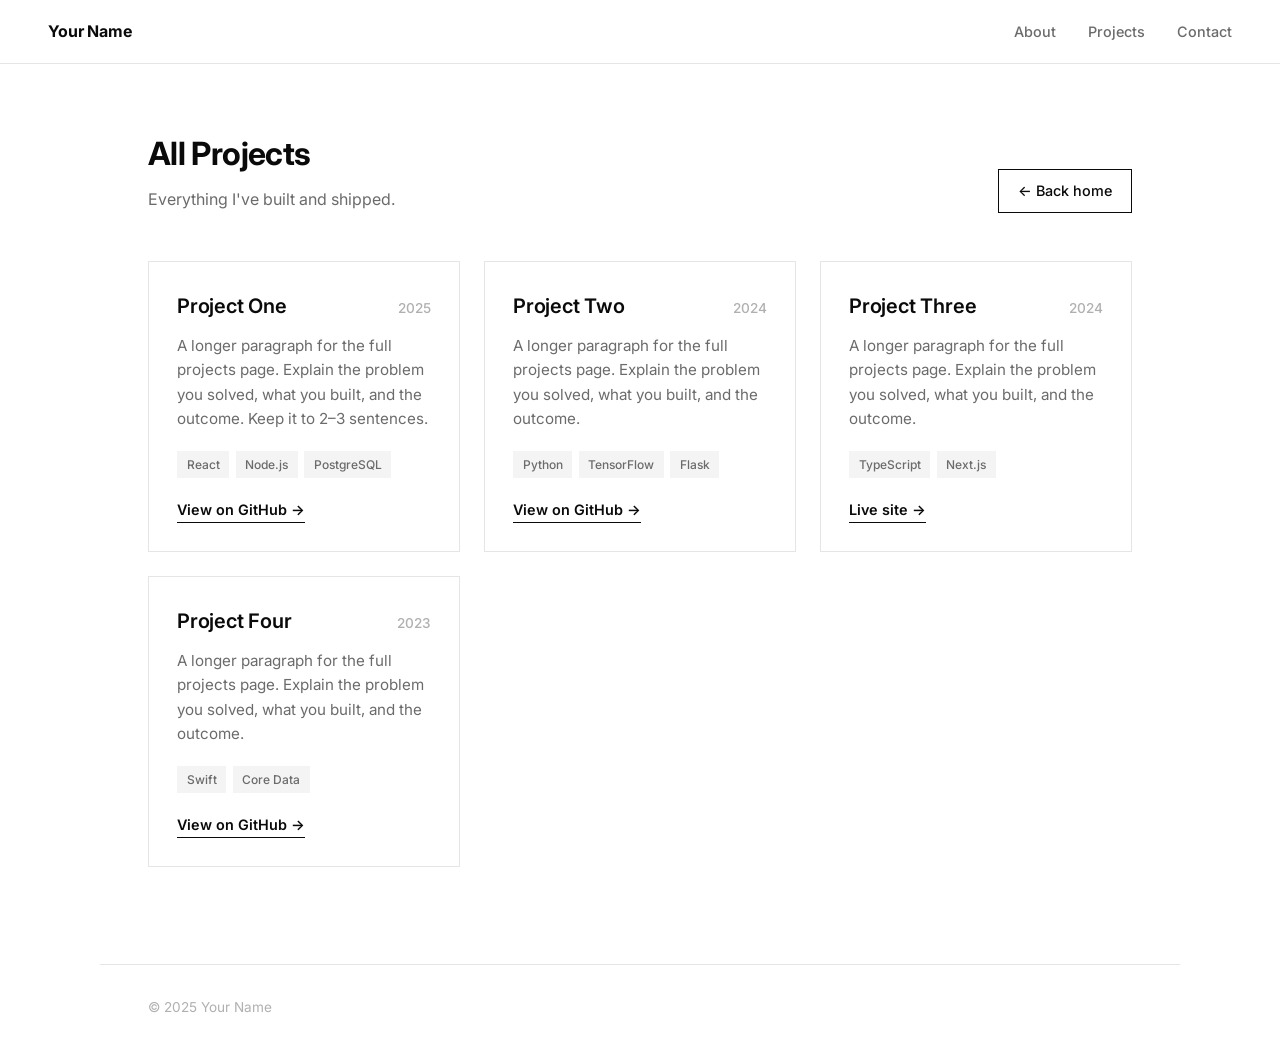
==== projects.html @ 50991c11 "Template for portfolio" ====
<!DOCTYPE html>
<html lang="en">
<head>
  <meta charset="UTF-8" />
  <meta name="viewport" content="width=device-width, initial-scale=1.0" />
  <title>All Projects — Your Name</title>
  <link rel="stylesheet" href="css/reset.css" />
  <link rel="stylesheet" href="css/style.css" />
  <link rel="preconnect" href="https://fonts.googleapis.com" />
  <link rel="preconnect" href="https://fonts.gstatic.com" crossorigin />
  <link href="https://fonts.googleapis.com/css2?family=Inter:wght@300;400;500;600;700&display=swap" rel="stylesheet" />
</head>
<body>

  <!-- NAV -->
  <nav class="nav" id="nav">
    <a href="index.html" class="nav__logo">Your Name</a>
    <ul class="nav__links">
      <li><a href="index.html#intro">About</a></li>
      <li><a href="index.html#projects">Projects</a></li>
      <li><a href="index.html#contact">Contact</a></li>
    </ul>
  </nav>

  <!-- ALL PROJECTS -->
  <section class="section projects-page">
    <div class="section__head" data-reveal>
      <div>
        <h1 class="section__title">All Projects</h1>
        <p class="projects-page__sub">Everything I've built and shipped.</p>
      </div>
      <a href="index.html" class="btn">← Back home</a>
    </div>
    <div class="projects__grid projects__grid--full" id="projectsAll">
      <!-- All projects injected here by JS -->
    </div>
  </section>

  <footer class="footer">
    <span>© 2025 Your Name</span>
  </footer>

  <script src="js/projects-data.js"></script>
  <script src="js/reveal.js"></script>
  <script src="js/projects.js"></script>
</body>
</html>
---- css/style.css ----
/* =============================================
   TOKENS — black & white minimal
============================================= */
:root {
  --black:   #0A0A0A;
  --white:   #FFFFFF;
  --gray-1:  #6B6B6B;   /* muted text */
  --gray-2:  #B0B0B0;   /* faint text */
  --gray-3:  #E5E5E5;   /* rules / borders */
  --gray-bg: #F4F4F4;   /* subtle fills */

  --font: 'Inter', system-ui, -apple-system, sans-serif;

  --max-w: 1080px;
  --gutter: clamp(1.25rem, 5vw, 3rem);
  --nav-h: 64px;
}

/* =============================================
   BASE
============================================= */
body {
  font-family: var(--font);
  color: var(--black);
  background: var(--white);
  line-height: 1.6;
  font-size: 1rem;
}
.sr-only {
  position: absolute;
  width: 1px;
  height: 1px;
  overflow: hidden;
  clip: rect(0, 0, 0, 0);
  white-space: nowrap;
}

/* =============================================
   NAV
============================================= */
.nav {
  position: fixed;
  top: 0; left: 0; right: 0;
  height: var(--nav-h);
  display: flex;
  align-items: center;
  justify-content: space-between;
  padding: 0 var(--gutter);
  background: rgba(255,255,255,0.9);
  backdrop-filter: blur(12px);
  border-bottom: 1px solid var(--gray-3);
  z-index: 100;
}
.nav__logo {
  font-weight: 700;
  font-size: 1rem;
  letter-spacing: -0.01em;
}
.nav__links { display: flex; gap: 2rem; }
.nav__links a {
  font-size: 0.9rem;
  font-weight: 500;
  color: var(--gray-1);
  transition: color 0.15s;
}
.nav__links a:hover { color: var(--black); }

/* =============================================
   SECTION SHELL
============================================= */
.section {
  max-width: var(--max-w);
  margin: 0 auto;
  padding: 6rem var(--gutter);
}
.section + .section { border-top: 1px solid var(--gray-3); }

.section__head {
  display: flex;
  justify-content: space-between;
  align-items: flex-end;
  margin-bottom: 3rem;
  gap: 1rem;
  flex-wrap: wrap;
}
.section__title {
  font-size: 2rem;
  font-weight: 700;
  letter-spacing: -0.02em;
}

.btn {
  display: inline-block;
  font-size: 0.9rem;
  font-weight: 500;
  padding: 0.6rem 1.2rem;
  border: 1.5px solid var(--black);
  color: var(--black);
  background: var(--white);
  transition: background 0.15s, color 0.15s;
  white-space: nowrap;
}
.btn:hover { background: var(--black); color: var(--white); }

/* =============================================
   INTRODUCTION
============================================= */
.intro {
  min-height: 100vh;
  display: flex;
  align-items: center;
  padding-top: calc(var(--nav-h) + 3rem);
}
.intro__box {
  display: grid;
  grid-template-columns: 300px 1fr;
  width: 100%;
  border: 1.5px solid var(--black);
}
.intro__photo {
  position: relative;
  background: var(--gray-bg);
  border-right: 1.5px solid var(--black);
  display: flex;
  align-items: center;
  justify-content: center;
  min-height: 360px;
}
.intro__photo img {
  position: absolute;
  inset: 0;
  width: 100%;
  height: 100%;
  object-fit: cover;
}
.intro__photo img[src=""],
.intro__photo img:not([src]) { display: none; }
.intro__photo-placeholder {
  font-size: 0.85rem;
  font-weight: 600;
  letter-spacing: 0.08em;
  text-transform: uppercase;
  color: var(--gray-2);
  text-align: center;
  line-height: 1.5;
}

.intro__about {
  padding: 3rem;
  display: flex;
  flex-direction: column;
  justify-content: center;
}
.intro__greeting {
  font-size: clamp(2.75rem, 7vw, 5rem);
  font-weight: 700;
  letter-spacing: -0.03em;
  line-height: 1.05;
  height: 1.05em;
  overflow: hidden;
  margin-bottom: 1.25rem;
}
.intro__greeting-word {
  display: inline-block;
  transform: translateY(0);
  opacity: 1;
  transition: transform 0.5s cubic-bezier(0.65, 0, 0.35, 1), opacity 0.4s ease;
}
.intro__greeting-word--out {
  transform: translateY(100%);
  opacity: 0;
}
.intro__greeting-word--in {
  transform: translateY(-100%);
  opacity: 0;
}
.intro__role {
  font-size: 1.1rem;
  font-weight: 500;
  color: var(--gray-1);
  margin-bottom: 1.5rem;
}
.intro__text {
  color: var(--gray-1);
  margin-bottom: 1rem;
  max-width: 52ch;
}
.intro__text:last-child { margin-bottom: 0; }

/* =============================================
   PROJECTS GRID (shared)
============================================= */
.projects__grid {
  display: grid;
  grid-template-columns: 1fr 1fr;
  gap: 1.5rem;
}
.projects__grid--full {
  grid-template-columns: repeat(3, 1fr);
}

.project-card {
  border: 1.5px solid var(--gray-3);
  padding: 1.75rem;
  display: flex;
  flex-direction: column;
  transition: border-color 0.2s, transform 0.2s;
}
.project-card:hover {
  border-color: var(--black);
  transform: translateY(-3px);
}
.project-card__img {
  width: 100%;
  aspect-ratio: 16 / 9;
  object-fit: cover;
  background: var(--gray-bg);
  margin-bottom: 1.25rem;
  border: 1px solid var(--gray-3);
}
.project-card__top {
  display: flex;
  justify-content: space-between;
  align-items: baseline;
  margin-bottom: 0.75rem;
  gap: 0.5rem;
}
.project-card__title {
  font-size: 1.25rem;
  font-weight: 600;
  letter-spacing: -0.01em;
}
.project-card__year {
  font-size: 0.85rem;
  color: var(--gray-2);
  font-weight: 500;
  white-space: nowrap;
}
.project-card__desc {
  font-size: 0.95rem;
  color: var(--gray-1);
  margin-bottom: 1.25rem;
  flex-grow: 1;
}
.project-card__tags {
  display: flex;
  flex-wrap: wrap;
  gap: 0.4rem;
  margin-bottom: 1.25rem;
}
.project-card__tags span {
  font-size: 0.75rem;
  font-weight: 500;
  padding: 0.25rem 0.6rem;
  background: var(--gray-bg);
  color: var(--gray-1);
}
.project-card__link {
  font-size: 0.9rem;
  font-weight: 600;
  color: var(--black);
  border-bottom: 1.5px solid var(--black);
  align-self: flex-start;
  padding-bottom: 1px;
  transition: opacity 0.15s;
}
.project-card__link:hover { opacity: 0.6; }

/* =============================================
   PROJECTS PAGE
============================================= */
.projects-page { padding-top: calc(var(--nav-h) + 4rem); }
.projects-page__sub {
  color: var(--gray-1);
  margin-top: 0.5rem;
}

/* =============================================
   CONTACT
============================================= */
.contact__sub {
  color: var(--gray-1);
  max-width: 46ch;
  margin-bottom: 2.5rem;
}
.contact__list {
  display: flex;
  flex-direction: column;
}
.contact__list li {
  display: flex;
  align-items: center;
  gap: 2rem;
  padding: 1.25rem 0;
  border-top: 1px solid var(--gray-3);
}
.contact__list li:last-child { border-bottom: 1px solid var(--gray-3); }
.contact__label {
  font-size: 0.8rem;
  font-weight: 600;
  letter-spacing: 0.08em;
  text-transform: uppercase;
  color: var(--gray-2);
  width: 90px;
  flex-shrink: 0;
}
.contact__value {
  font-size: 1.1rem;
  font-weight: 500;
  transition: opacity 0.15s;
}
.contact__value:hover { opacity: 0.55; }

/* =============================================
   FOOTER
============================================= */
.footer {
  max-width: var(--max-w);
  margin: 0 auto;
  padding: 2rem var(--gutter);
  border-top: 1px solid var(--gray-3);
  font-size: 0.85rem;
  color: var(--gray-2);
}

/* =============================================
   RESPONSIVE
============================================= */
@media (max-width: 860px) {
  .intro__box { grid-template-columns: 1fr; }
  .intro__photo {
    border-right: none;
    border-bottom: 1.5px solid var(--black);
    min-height: 280px;
  }
  .intro__about { padding: 2rem; }
  .projects__grid,
  .projects__grid--full { grid-template-columns: 1fr; }
}

@media (max-width: 560px) {
  .nav__links { gap: 1.25rem; }
  .nav__links a { font-size: 0.85rem; }
  .section { padding: 4rem var(--gutter); }
  .contact__list li { flex-direction: column; align-items: flex-start; gap: 0.25rem; }
  .contact__label { width: auto; }
}

@media (prefers-reduced-motion: reduce) {
  * { transition: none !important; }
}

/* =============================================
   SCROLL REVEAL
============================================= */
[data-reveal] {
  opacity: 0;
  transform: translateY(70px) scale(0.94);
  transition: opacity 1.1s cubic-bezier(0.16, 1, 0.3, 1),
              transform 1.1s cubic-bezier(0.16, 1, 0.3, 1);
  will-change: opacity, transform;
}
[data-reveal="left"]  { transform: translateX(-90px) scale(0.94); }
[data-reveal="right"] { transform: translateX(90px) scale(0.94); }
[data-reveal].is-revealed {
  opacity: 1;
  transform: none;
}
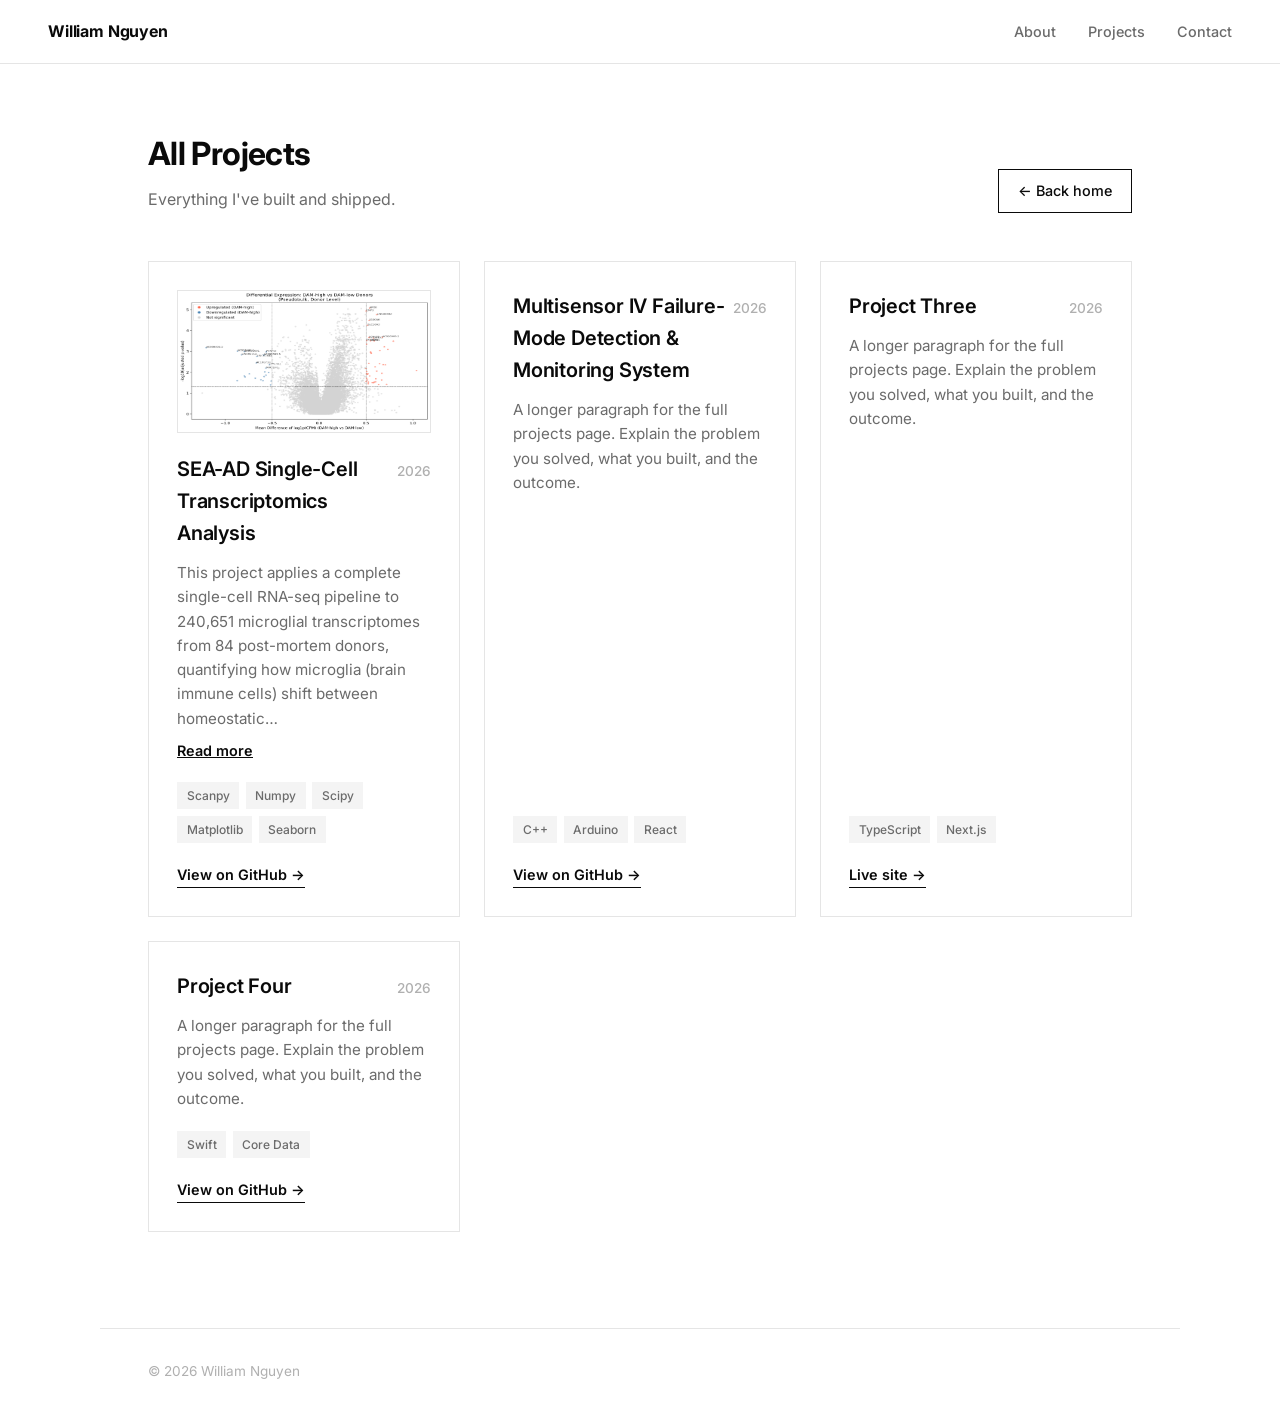
==== commit 85828a34: "Added scroll animations, details to intro card, project 1" ====
--- a/projects.html
+++ b/projects.html
@@ -3,7 +3,7 @@
 <head>
   <meta charset="UTF-8" />
   <meta name="viewport" content="width=device-width, initial-scale=1.0" />
-  <title>All Projects — Your Name</title>
+  <title>All Projects — William Nguyen</title>
   <link rel="stylesheet" href="css/reset.css" />
   <link rel="stylesheet" href="css/style.css" />
   <link rel="preconnect" href="https://fonts.googleapis.com" />
@@ -14,7 +14,7 @@
 
   <!-- NAV -->
   <nav class="nav" id="nav">
-    <a href="index.html" class="nav__logo">Your Name</a>
+    <a href="index.html" class="nav__logo">William Nguyen</a>
     <ul class="nav__links">
       <li><a href="index.html#intro">About</a></li>
       <li><a href="index.html#projects">Projects</a></li>
@@ -37,7 +37,7 @@
   </section>
 
   <footer class="footer">
-    <span>© 2025 Your Name</span>
+    <span>© 2026 William Nguyen</span>
   </footer>
 
   <script src="js/projects-data.js"></script>
--- a/css/style.css
+++ b/css/style.css
@@ -213,7 +213,7 @@
 .project-card__img {
   width: 100%;
   aspect-ratio: 16 / 9;
-  object-fit: cover;
+  object-fit: fill;
   background: var(--gray-bg);
   margin-bottom: 1.25rem;
   border: 1px solid var(--gray-3);
@@ -255,6 +255,20 @@
   background: var(--gray-bg);
   color: var(--gray-1);
 }
+.project-card__readmore {
+  font: inherit;
+  font-size: 0.9rem;
+  font-weight: 600;
+  color: var(--black);
+  background: none;
+  border: none;
+  padding: 0;
+  margin: -0.75rem 0 1.25rem;
+  align-self: flex-start;
+  cursor: pointer;
+  text-decoration: underline;
+}
+.project-card__readmore:hover { opacity: 0.6; }
 .project-card__link {
   font-size: 0.9rem;
   font-weight: 600;
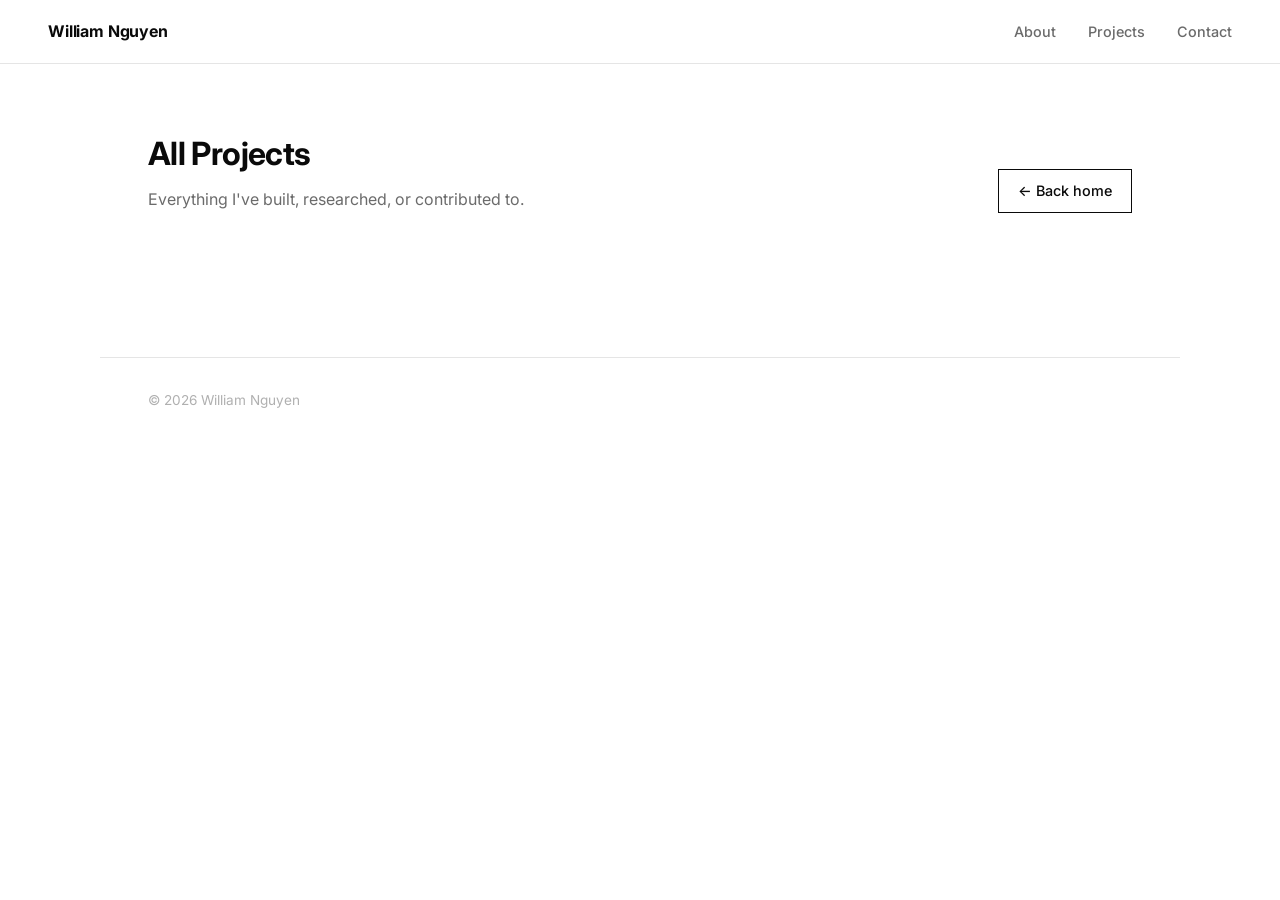
==== commit 4cbb3bb1: "changes" ====
--- a/projects.html
+++ b/projects.html
@@ -27,7 +27,7 @@
     <div class="section__head" data-reveal>
       <div>
         <h1 class="section__title">All Projects</h1>
-        <p class="projects-page__sub">Everything I've built and shipped.</p>
+        <p class="projects-page__sub">Everything I've built, researched, or contributed to.</p>
       </div>
       <a href="index.html" class="btn">← Back home</a>
     </div>
--- a/css/style.css
+++ b/css/style.css
@@ -204,16 +204,21 @@
   padding: 1.75rem;
   display: flex;
   flex-direction: column;
+  cursor: pointer;
   transition: border-color 0.2s, transform 0.2s;
 }
 .project-card:hover {
   border-color: var(--black);
   transform: translateY(-3px);
 }
+.project-card:focus-visible {
+  outline: 1.5px solid var(--black);
+  outline-offset: 3px;
+}
 .project-card__img {
   width: 100%;
   aspect-ratio: 16 / 9;
-  object-fit: fill;
+  object-fit: cover;
   background: var(--gray-bg);
   margin-bottom: 1.25rem;
   border: 1px solid var(--gray-3);
@@ -255,20 +260,6 @@
   background: var(--gray-bg);
   color: var(--gray-1);
 }
-.project-card__readmore {
-  font: inherit;
-  font-size: 0.9rem;
-  font-weight: 600;
-  color: var(--black);
-  background: none;
-  border: none;
-  padding: 0;
-  margin: -0.75rem 0 1.25rem;
-  align-self: flex-start;
-  cursor: pointer;
-  text-decoration: underline;
-}
-.project-card__readmore:hover { opacity: 0.6; }
 .project-card__link {
   font-size: 0.9rem;
   font-weight: 600;
@@ -287,6 +278,170 @@
 .projects-page__sub {
   color: var(--gray-1);
   margin-top: 0.5rem;
+}
+
+/* =============================================
+   PROJECT DETAIL PAGE
+============================================= */
+.project-page { padding-top: calc(var(--nav-h) + 4rem); }
+.project-page__meta {
+  font-size: 0.9rem;
+  font-weight: 500;
+  color: var(--gray-2);
+  margin-top: 0.5rem;
+}
+.project-page__hero {
+  border: 1px solid var(--gray-3);
+  margin-bottom: 2.5rem;
+}
+.project-page__img {
+  display: block;
+  width: 100%;
+  height: auto;
+  background: var(--gray-bg);
+}
+.project-page__body {
+  max-width: none;
+}
+.project-page__desc {
+  color: var(--gray-1);
+  margin-bottom: 1.25rem;
+}
+.project-page__body .project-card__tags { margin-bottom: 1.75rem; }
+
+/* =============================================
+   IMAGE CAROUSEL
+============================================= */
+.carousel {
+  position: relative;
+  width: 100%;
+  aspect-ratio: 16 / 9;
+  background: var(--gray-bg);
+  margin-bottom: 1.25rem;
+  border: 1px solid var(--gray-3);
+  overflow: hidden;
+}
+.carousel__img {
+  display: block;
+  width: 100%;
+  height: 100%;
+  object-fit: cover;
+  object-position: center center;
+  cursor: zoom-in;
+}
+@keyframes carousel-in-right {
+  from { opacity: 0; transform: translateX(40px); }
+  to   { opacity: 1; transform: translateX(0); }
+}
+@keyframes carousel-in-left {
+  from { opacity: 0; transform: translateX(-40px); }
+  to   { opacity: 1; transform: translateX(0); }
+}
+.carousel__img--in-right {
+  animation: carousel-in-right 0.3s cubic-bezier(0.4, 0, 0.2, 1) both;
+}
+.carousel__img--in-left {
+  animation: carousel-in-left 0.3s cubic-bezier(0.4, 0, 0.2, 1) both;
+}
+.carousel__btn {
+  position: absolute;
+  top: 50%;
+  transform: translateY(-50%);
+  background: rgba(255,255,255,0.85);
+  border: 1.5px solid var(--gray-3);
+  color: var(--black);
+  width: 2rem;
+  height: 2rem;
+  display: flex;
+  align-items: center;
+  justify-content: center;
+  font-size: 1.4rem;
+  line-height: 1;
+  cursor: pointer;
+  transition: background 0.15s, border-color 0.15s;
+  z-index: 2;
+  padding: 0;
+}
+.carousel__btn:hover {
+  background: var(--white);
+  border-color: var(--black);
+}
+.carousel__btn--prev { left: 0.5rem; }
+.carousel__btn--next { right: 0.5rem; }
+.carousel__counter {
+  position: absolute;
+  bottom: 0.5rem;
+  right: 0.5rem;
+  font-size: 0.75rem;
+  font-weight: 500;
+  color: var(--white);
+  background: rgba(0,0,0,0.5);
+  padding: 0.15rem 0.45rem;
+  z-index: 2;
+  pointer-events: none;
+}
+/* Show full image without cropping — set imageContain:true in project data */
+.carousel--contain .carousel__img {
+  object-fit: contain;
+  background: var(--gray-bg);
+}
+/* On the project detail page, the hero border/margin is the container's — don't double them */
+.project-page__hero .carousel {
+  margin-bottom: 0;
+  border: none;
+}
+
+/* =============================================
+   LIGHTBOX
+============================================= */
+.lightbox {
+  position: fixed;
+  inset: 0;
+  background: rgba(0, 0, 0, 0.92);
+  display: flex;
+  align-items: center;
+  justify-content: center;
+  z-index: 9999;
+  padding: 1.5rem;
+  animation: lightbox-in 0.2s ease both;
+}
+.lightbox[hidden] { display: none; }
+@keyframes lightbox-in {
+  from { opacity: 0; }
+  to   { opacity: 1; }
+}
+.lightbox__img {
+  max-width: 100%;
+  max-height: calc(100vh - 3rem);
+  object-fit: contain;
+  display: block;
+  animation: lightbox-img-in 0.25s cubic-bezier(0.4, 0, 0.2, 1) both;
+}
+@keyframes lightbox-img-in {
+  from { opacity: 0; transform: scale(0.94); }
+  to   { opacity: 1; transform: scale(1); }
+}
+.lightbox__close {
+  position: absolute;
+  top: 1rem;
+  right: 1rem;
+  width: 2.5rem;
+  height: 2.5rem;
+  background: rgba(255,255,255,0.12);
+  border: 1.5px solid rgba(255,255,255,0.35);
+  color: var(--white);
+  font-size: 1.5rem;
+  display: flex;
+  align-items: center;
+  justify-content: center;
+  cursor: pointer;
+  transition: background 0.15s, border-color 0.15s;
+  padding: 0;
+  line-height: 1;
+}
+.lightbox__close:hover {
+  background: rgba(255,255,255,0.22);
+  border-color: rgba(255,255,255,0.7);
 }
 
 /* =============================================
@@ -361,7 +516,7 @@
 }
 
 @media (prefers-reduced-motion: reduce) {
-  * { transition: none !important; }
+  * { transition: none !important; animation: none !important; }
 }
 
 /* =============================================
